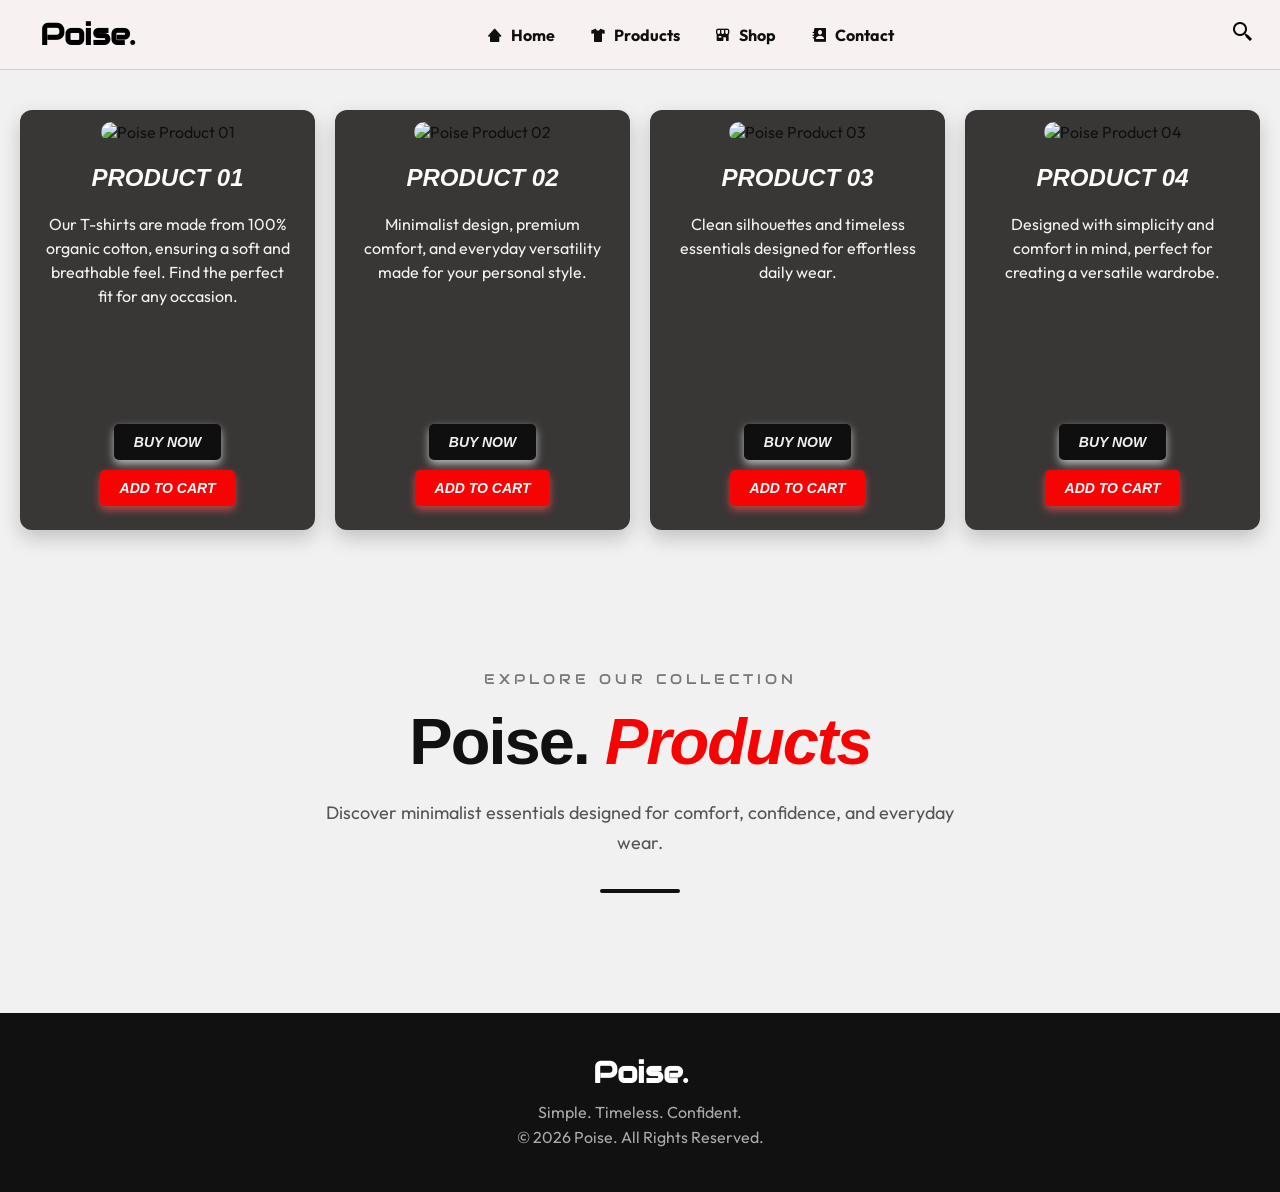
==== product.html @ 8ff7c34f "Add files via upload" ====
<!DOCTYPE html>
<html lang="en">
  <head>
    <meta charset="UTF-8" />
    <meta name="viewport" content="width=device-width, initial-scale=1.0" />

    <title>Poise. | Products</title>

    <!-- CSS -->
    <link rel="stylesheet" href="style.css" />

    <!-- Google Fonts -->
    <link
      rel="stylesheet"
      href="https://fonts.googleapis.com/css2?family=Outfit:wght@100..900&family=Special+Gothic+Expanded+One&display=swap"
    />

    <link
      href="https://fonts.googleapis.com/css2?family=Audiowide&display=swap"
      rel="stylesheet"
    />

    <!-- Boxicons -->
    <link
      href="https://unpkg.com/boxicons@2.1.4/css/boxicons.min.css"
      rel="stylesheet"
    />
  </head>

  <body>
    <!-- ================= HEADER ================= -->

    <header class="header">
      <div class="logo">
        <h1>Poise.</h1>
      </div>

      <nav>
        <ul>
          <li>
            <a href="index.html">
              <i class="bx bxs-home-alt-2"></i>
              Home
            </a>
          </li>

          <li>
            <a href="product.html">
              <i class="bx bxs-t-shirt"></i>
              Products
            </a>
          </li>

          <li>
            <a href="index.html#shop">
              <i class="bx bxs-store-alt"></i>
              Shop
            </a>
          </li>

          <li>
            <a href="index.html#contact">
              <i class="bx bxs-contact"></i>
              Contact
            </a>
          </li>
        </ul>
      </nav>

      <div class="search-container">
        <button class="search-button" aria-label="Search">
          <i class="bx bx-search-alt-2"></i>
        </button>
      </div>
    </header>

    <!-- ================= MAIN CONTENT ================= -->

    <main>
      <section class="product-page">
       
        <!-- ================= PRODUCT GRID ================= -->

        <div class="card-container">

          <!-- PRODUCT 01 -->

          <div class="card">
            <div class="card-image">
              <img src="assets/pose.png" alt="Poise Product 01" />
            </div>

            <div class="card-content">
              <h2><strong><em>PRODUCT 01</em></strong></h2>

              <p>
                Our T-shirts are made from 100% organic cotton, ensuring a
                soft and breathable feel. Find the perfect fit for any
                occasion.
              </p>

              <a href="#" class="btn">
                <strong><em>BUY NOW</em></strong>
              </a>

              <a href="#" class="btn2">
                <strong><em>ADD TO CART</em></strong>
              </a>
            </div>
          </div>

          <!-- PRODUCT 02 -->

          <div class="card">
            <div class="card-image">
              <img src="assets/pose.png" alt="Poise Product 02" />
            </div>

            <div class="card-content">
              <h2><strong><em>PRODUCT 02</em></strong></h2>

              <p>
                Minimalist design, premium comfort, and everyday versatility
                made for your personal style.
              </p>

              <a href="#" class="btn">
                <strong><em>BUY NOW</em></strong>
              </a>

              <a href="#" class="btn2">
                <strong><em>ADD TO CART</em></strong>
              </a>
            </div>
          </div>

          <!-- PRODUCT 03 -->

          <div class="card">
            <div class="card-image">
              <img src="assets/pose.png" alt="Poise Product 03" />
            </div>

            <div class="card-content">
              <h2><strong><em>PRODUCT 03</em></strong></h2>

              <p>
                Clean silhouettes and timeless essentials designed for
                effortless daily wear.
              </p>

              <a href="#" class="btn">
                <strong><em>BUY NOW</em></strong>
              </a>

              <a href="#" class="btn2">
                <strong><em>ADD TO CART</em></strong>
              </a>
            </div>
          </div>

          <!-- PRODUCT 04 -->

          <div class="card">
            <div class="card-image">
              <img src="assets/pose.png" alt="Poise Product 04" />
            </div>

            <div class="card-content">
              <h2><strong><em>PRODUCT 04</em></strong></h2>

              <p>
                Designed with simplicity and comfort in mind, perfect for
                creating a versatile wardrobe.
              </p>

              <a href="#" class="btn">
                <strong><em>BUY NOW</em></strong>
              </a>

              <a href="#" class="btn2">
                <strong><em>ADD TO CART</em></strong>
              </a>
            </div>
          </div>

    
           <div class="product-heading">
          <span>EXPLORE OUR COLLECTION</span>
          <h1>Poise. <em>Products</em></h1>
          <p>
            Discover minimalist essentials designed for comfort, confidence,
            and everyday wear.
          </p>
        </div>


        </div>
      </section>
    </main>

    <!-- ================= FOOTER ================= -->

    <footer class="footer">
      <h2>Poise.</h2>
      <p>Simple. Timeless. Confident.</p>
      <p>&copy; 2026 Poise. All Rights Reserved.</p>
    </footer>
  </body>
</html>
---- style.css ----
/* ================= GENERAL SETTINGS ================= */

@font-face {
  font-family: "Integral";
  src: url("/fonts/Fontspring-DEMO-integralcf-demiboldoblique.otf")
    format("opentype");
}

* {
  box-sizing: border-box;
  margin: 0;
  padding: 0;
}

html {
  scroll-behavior: smooth;
  scroll-padding-top: 90px;
}

body {
  background-color: #f1f1f1;
  font-family: "Outfit", sans-serif;
  margin: 0;
  padding: 0;
  color: #101010;
}

h1,
h2,
h3,
p {
  font-family: "Outfit", sans-serif;
}

a {
  text-decoration: none;
}

/* ================= HEADER ================= */

.header {
  position: sticky;
  top: 0;
  z-index: 1000;

  display: flex;
  justify-content: space-between;
  align-items: center;
  gap: 20px;

  background: rgb(248, 241, 241);
  padding: 5px 20px;
  border-bottom: 1px solid #d0cdcd;
}

.logo h1 {
  cursor: pointer;
  font-size: 30px;
  color: #000;
  font-weight: bold;
  margin: 10px 20px;
  font-family: "Audiowide", sans-serif;
}

/* ================= NAVIGATION ================= */

nav {
  display: flex;
  justify-content: center;
  flex-grow: 1;
}

nav ul {
  list-style: none;
  display: flex;
  justify-content: center;
  gap: 15px;
}

nav ul li {
  display: inline-block;
}

nav ul li a {
  color: #0f0f0f;
  font-family: "Outfit", sans-serif;
  font-weight: 700;
  text-decoration: none;
  padding: 5px 10px;
  border-radius: 5px;
  font-size: 16px;
  position: relative;
  display: inline-flex;
  align-items: center;
  gap: 8px;
}

nav ul li a::before {
  content: "";
  position: absolute;
  bottom: 0;
  left: 0;
  width: 0%;
  height: 3px;
  background-color: #0b0b0b;
  transition: width 0.3s ease;
}

nav ul li a:hover::before {
  width: 100%;
}

/* ================= SEARCH ================= */

.search-container {
  display: flex;
  align-items: center;
  position: relative;
}

.search-button {
  background: rgb(248, 241, 241);
  border: none;
  cursor: pointer;
  font-size: 24px;
  padding: 5px;
}

.search-input {
  border: 1px solid #ccc;
  border-radius: 5px;
  padding: 8px;
  margin-left: 10px;
  font-family: "Outfit", sans-serif;
}

/* ================= HERO SECTION ================= */

.hero-section {
  padding: 10px 0;
}

.container1 {
  display: flex;
  justify-content: center;
  align-items: center;
  flex-direction: column;
  width: 100%;
}

.content {
  display: flex;
  justify-content: space-between;
  align-items: center;
  gap: 30px;

  background-color: rgb(232, 232, 232);
  box-shadow: 0 4px 8px rgba(0, 0, 0, 0.1);

  padding: 40px;
  margin: 20px 10px;
  border-radius: 20px;
  width: calc(100% - 20px);
}

.text-content {
  flex: 1;
}

.content span {
  display: block;
  font-size: 35px;
  font-family: "Integral", sans-serif;
  font-weight: bold;
  color: #f60404;
  margin-bottom: 10px;
}

.content h1 {
  font-size: 30px;
  font-family: "Integral", sans-serif;
  font-weight: bold;
  color: #0f0f0f;
  text-shadow: 2px 2px 4px rgba(0, 0, 0, 0.2);
  margin-bottom: 10px;
}

.content p {
  font-size: 16px;
  line-height: 1.6;
  color: #101010;
  margin-bottom: 10px;
}

.image-content {
  flex: 1;
  display: flex;
  justify-content: center;
  align-items: center;
}

.image-content img {
  max-width: 300px;
  width: 100%;
  height: auto;
  border-radius: 10px;
  background: transparent;
}

/* ================= BUTTONS ================= */

.btn {
  display: inline-flex;
  align-items: center;
  justify-content: center;
  gap: 10px;

  background-color: #100f0f;
  color: white;

  padding: 10px 20px;
  border: none;
  border-radius: 5px;

  cursor: pointer;
  font-size: 16px;
  font-family: "Integral", sans-serif;
  text-decoration: none;

  margin-top: 10px;
  box-shadow: #202020 0px 4px 8px;

  transition: 0.3s ease;
}

.btn:hover {
  background-color: #333;
  transform: translateY(-2px);
}

.btn2 {
  background-color: #f60404;
  color: white;
  padding: 10px 20px;
  border: none;
  border-radius: 5px;
  cursor: pointer;
  font-size: 14px;
  font-family: "Integral", sans-serif;
  text-decoration: none;
  margin-top: 10px;
  box-shadow: #b94949 0px 4px 8px;
  display: inline-flex;
  justify-content: center;
}

/* ================= SHOP SECTION ================= */

.shop-section {
  padding: 20px 0;
}

.card-container {
  display: flex;
  flex-wrap: wrap;
  justify-content: center;
  gap: 20px;
  margin: 40px auto;
  max-width: 1400px;
  padding: 0 20px;
}

.card {
  background-color: #393636;
  border-radius: 12px;
  box-shadow: 0 8px 20px rgba(0, 0, 0, 0.2);

  padding: 12px;
  width: 280px;
  min-height: 420px;

  text-align: center;
  display: flex;
  flex-direction: column;
  align-items: center;
  flex: 1 1 280px;
  max-width: 350px;
}

.card-image {
  width: 100%;
}

.card-image img {
  width: 100%;
  max-height: 180px;
  object-fit: cover;
  border-radius: 10px;
}

.card-content {
  display: flex;
  flex-direction: column;
  align-items: center;
  justify-content: space-between;
  flex-grow: 1;
  padding: 12px;
}

.card-content h2 {
  font-size: 24px;
  margin: 10px 0;
  color: #fefafa;
  font-family: "Integral", sans-serif;
  font-weight: bold;
}

.card-content p {
  font-size: 16px;
  line-height: 1.5;
  color: #f4f3f3;
  margin: 10px 0;
}

.card-content .btn {
  background-color: #100f0f;
  color: rgb(240, 238, 238);
  font-size: 14px;
  margin-top: auto;
  box-shadow: #bab9b9 0px 4px 8px;
}

.card-content .btn:hover {
  background-color: #333;
}

/* ================= SHOP BANNER ================= */

.banner {
  background-color: #29292a;
  color: #fff;
  padding: 50px 30px;
  margin: 20px 10px;
  text-align: center;
  border-radius: 10px;

  display: flex;
  flex-direction: column;
  align-items: center;
  gap: 15px;
}

.banner h1 {
  font-size: 40px;
  font-family: "Integral", sans-serif;
}

.banner p {
  max-width: 700px;
  line-height: 1.6;
}

/* ================= CONTACT SECTION ================= */

.contact-section {
  background-color: #e8e8e8;
  padding: 100px 8%;
  color: #111;
}

.contact-container {
  max-width: 1200px;
  margin: auto;

  display: grid;
  grid-template-columns: 1fr 1fr;
  gap: 80px;
  align-items: start;
}

/* Contact Information */

.contact-info > span {
  font-family: "Audiowide", sans-serif;
  font-size: 14px;
  letter-spacing: 2px;
  color: #666;
}

.contact-info h1 {
  font-size: 55px;
  margin: 20px 0;
  font-family: "Outfit", sans-serif;
}

.contact-info h1 em {
  font-family: "Audiowide", sans-serif;
  font-style: normal;
}

.contact-info > p {
  max-width: 450px;
  line-height: 1.8;
  color: #555;
  margin-bottom: 40px;
}

/* Contact Details */

.contact-details {
  display: flex;
  flex-direction: column;
  gap: 25px;
}

.contact-item {
  display: flex;
  align-items: center;
  gap: 18px;
}

.contact-item i {
  font-size: 28px;
  color: #111;
}

.contact-item h3 {
  margin: 0 0 5px;
  font-size: 16px;
}

.contact-item p {
  margin: 0;
  color: #666;
  line-height: 1.5;
}

/* Social Media */

.social-links {
  display: flex;
  gap: 15px;
  margin-top: 40px;
}

.social-links a {
  width: 45px;
  height: 45px;

  display: flex;
  justify-content: center;
  align-items: center;

  background: #111;
  color: white;
  border-radius: 50%;

  text-decoration: none;
  font-size: 22px;
  transition: 0.3s ease;
}

.social-links a:hover {
  background: #555;
  transform: translateY(-4px);
}

/* ================= CONTACT FORM ================= */

.contact-form {
  background: white;
  padding: 40px;
  border-radius: 8px;
  box-shadow: 0 10px 35px rgba(0, 0, 0, 0.05);
}

.contact-form h2 {
  font-size: 28px;
  margin-bottom: 30px;
}

.input-group {
  display: flex;
  flex-direction: column;
  margin-bottom: 20px;
}

.input-group label {
  margin-bottom: 8px;
  font-weight: 500;
}

.input-group input,
.input-group textarea {
  padding: 14px;
  border: 1px solid #ddd;
  border-radius: 4px;
  font-family: "Outfit", sans-serif;
  font-size: 15px;
  outline: none;
  transition: 0.3s ease;
  width: 100%;
}

.input-group input:focus,
.input-group textarea:focus {
  border-color: #111;
}

.input-group textarea {
  resize: vertical;
}

.contact-form .btn {
  border: none;
  cursor: pointer;
}

/* ================= FOOTER ================= */

.footer {
  padding: 40px 8%;
  background: #111;
  color: white;
  text-align: center;
}

.footer h2 {
  font-family: "Audiowide", sans-serif;
  font-size: 30px;
  margin-bottom: 10px;
}

.footer p {
  color: #aaa;
  margin: 5px 0;
}

/* ================= RESPONSIVE DESIGN ================= */

@media (max-width: 768px) {
  .header {
    flex-direction: column;
    gap: 10px;
    padding: 10px;
  }

  .logo h1 {
    margin: 5px;
  }

  nav ul {
    gap: 5px;
    flex-wrap: wrap;
  }

  nav ul li a {
    font-size: 14px;
    padding: 5px;
  }

  .content {
    flex-direction: column;
    text-align: center;
    padding: 25px;
  }

  .content span,
  .content h1 {
    text-align: center;
  }

  .content span {
    font-size: 28px;
  }

  .content h1 {
    font-size: 25px;
  }

  .content p {
    text-align: center;
  }

  .image-content img {
    max-width: 250px;
  }

  .card {
    max-width: 100%;
  }

  .contact-container {
    grid-template-columns: 1fr;
    gap: 50px;
  }

  .contact-info h1 {
    font-size: 40px;
  }

  .contact-form {
    padding: 25px;
  }
}

/* ================= PRODUCT HEADING ================= */

.product-heading {
  text-align: center;
  margin: 80px auto 40px;
  padding: 40px 20px;
  max-width: 900px;
  position: relative;
}

/* Small upper text */

.product-heading span {
  display: block;
  font-family: "Audiowide", sans-serif;
  font-size: 14px;
  letter-spacing: 4px;
  color: #777;
  text-transform: uppercase;
  margin-bottom: 18px;
}

/* Main heading */

.product-heading h1 {
  font-family: "Integral", sans-serif;
  font-size: 65px;
  font-weight: bold;
  letter-spacing: -2px;
  color: #111;
  margin: 0 0 20px;
  line-height: 1.1;
}

/* Italic Products */

.product-heading h1 em {
  font-family: "Integral", sans-serif;
  font-style: italic;
  color: #f60404;
}

/* Description */

.product-heading p {
  font-family: "Outfit", sans-serif;
  font-size: 18px;
  line-height: 1.7;
  color: #555;
  max-width: 650px;
  margin: auto;
}

/* Decorative line */

.product-heading::after {
  content: "";
  display: block;
  width: 80px;
  height: 4px;
  background-color: #111;
  margin: 30px auto 0;
  border-radius: 10px;
}

/* ================= RESPONSIVE ================= */

@media (max-width: 768px) {
  .product-heading {
    margin: 50px auto 30px;
    padding: 20px;
  }

  .product-heading h1 {
    font-size: 42px;
  }

  .product-heading span {
    font-size: 11px;
    letter-spacing: 2px;
  }

  .product-heading p {
    font-size: 15px;
  }
}
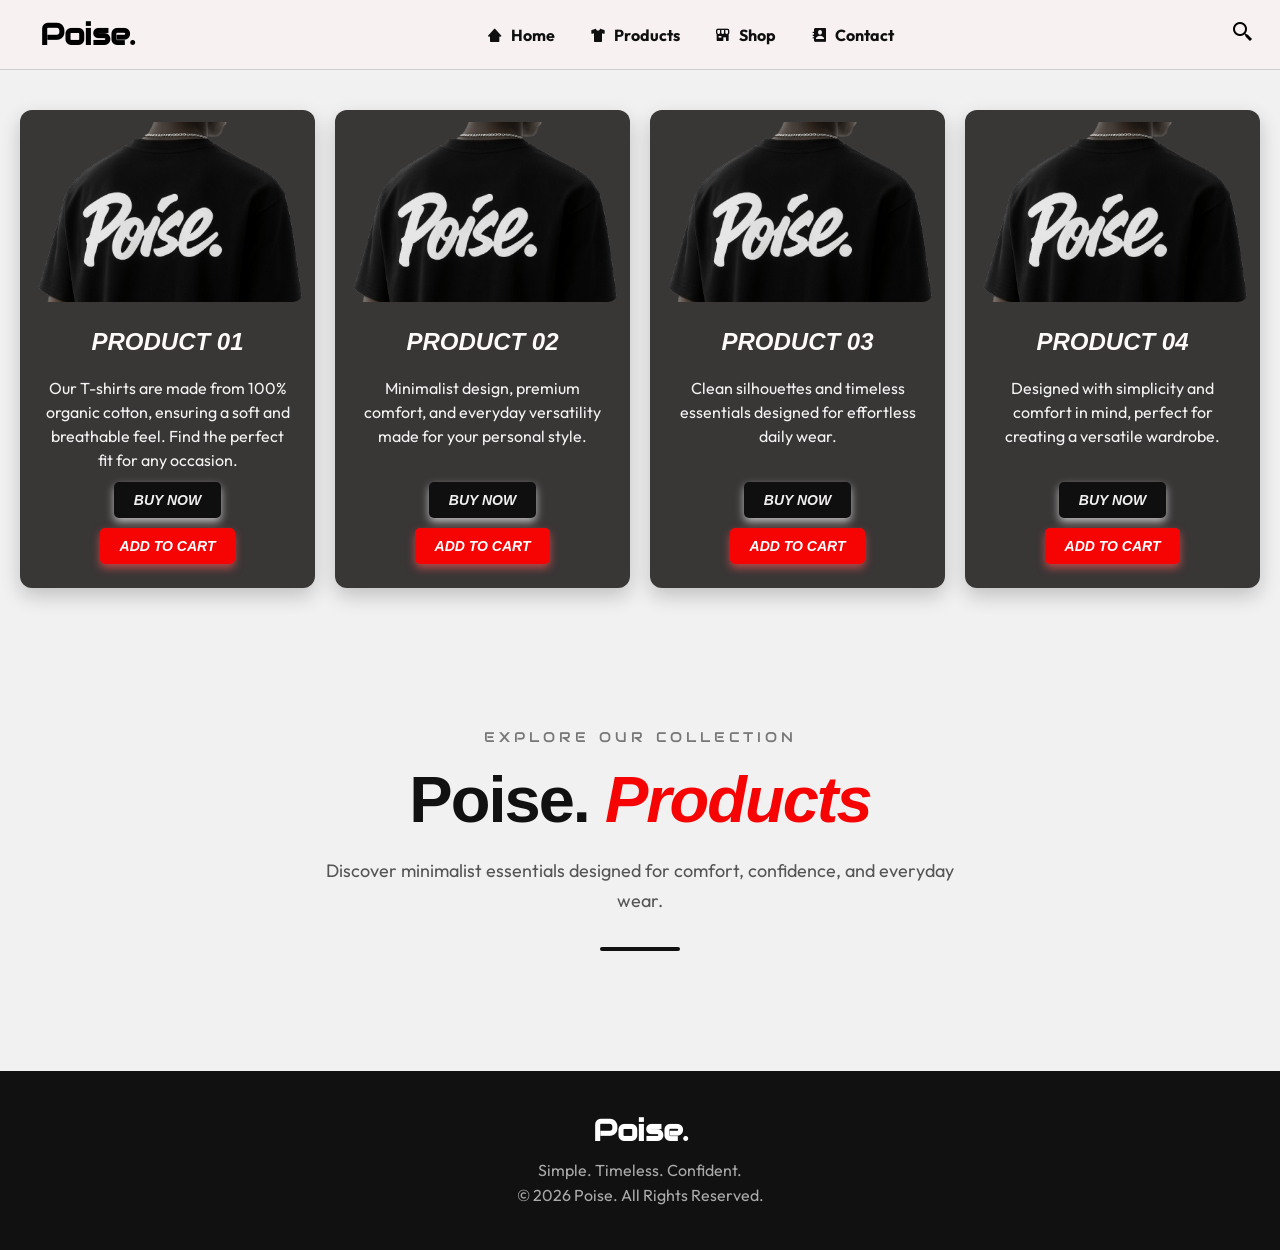
==== commit 00001946: "Update product.html" ====
--- a/product.html
+++ b/product.html
@@ -88,7 +88,7 @@
 
           <div class="card">
             <div class="card-image">
-              <img src="assets/pose.png" alt="Poise Product 01" />
+              <img src="images/pose.png" alt="Poise Product 01" />
             </div>
 
             <div class="card-content">
@@ -114,7 +114,7 @@
 
           <div class="card">
             <div class="card-image">
-              <img src="assets/pose.png" alt="Poise Product 02" />
+              <img src="images/pose.png" alt="Poise Product 02" />
             </div>
 
             <div class="card-content">
@@ -139,7 +139,7 @@
 
           <div class="card">
             <div class="card-image">
-              <img src="assets/pose.png" alt="Poise Product 03" />
+              <img src="images/pose.png" alt="Poise Product 03" />
             </div>
 
             <div class="card-content">
@@ -164,7 +164,7 @@
 
           <div class="card">
             <div class="card-image">
-              <img src="assets/pose.png" alt="Poise Product 04" />
+              <img src="images/pose.png" alt="Poise Product 04" />
             </div>
 
             <div class="card-content">
@@ -208,4 +208,4 @@
       <p>&copy; 2026 Poise. All Rights Reserved.</p>
     </footer>
   </body>
-</html>+</html>
